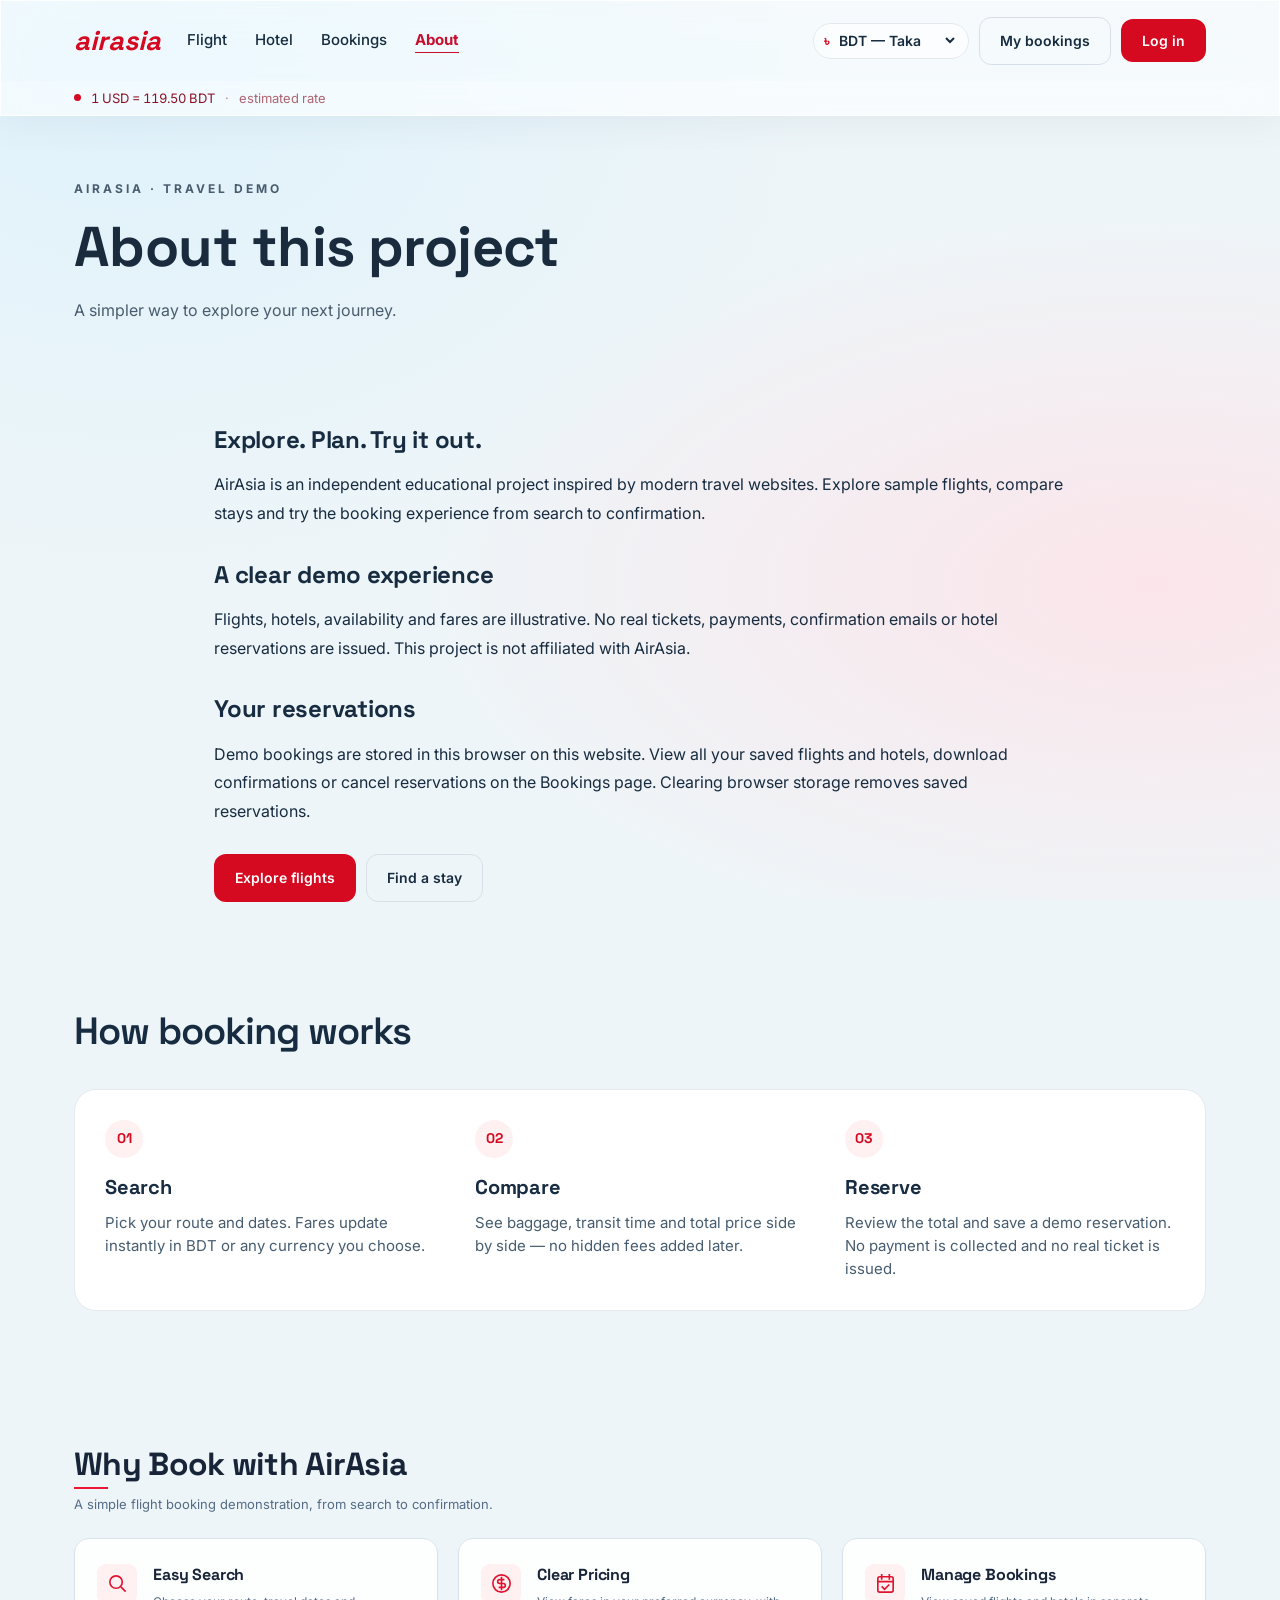
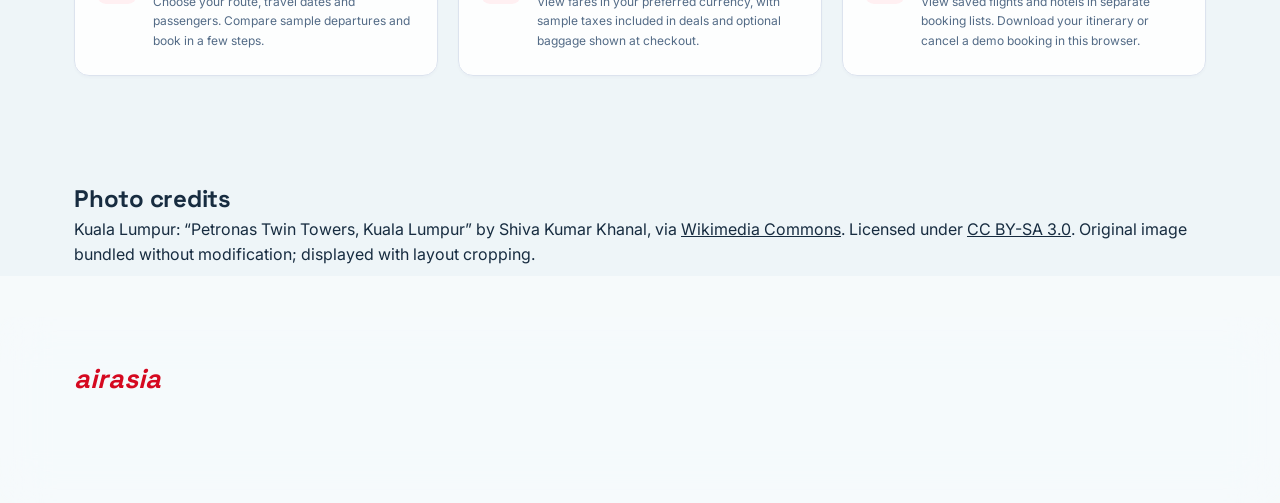
==== about.html @ 0c9f93e4 "Add files via upload" ====
<!DOCTYPE html>

<html lang="en">
<head>
<meta charset="utf-8"/>
<meta content="width=device-width, initial-scale=1.0" name="viewport"/>
<title>About | AirAsia — Travel Demo</title>
<meta content="Book flights and hotels across Asia. Explore demo flights and save sample reservations." name="description"/>
<link href="data:image/svg+xml,&lt;svg xmlns=%22http://www.w3.org/2000/svg%22 viewBox=%220 0 100 100%22&gt;&lt;text y=%22.9em%22 font-size=%2290%22&gt;✈️&lt;/text&gt;&lt;/svg&gt;" rel="icon"/>
<link href="https://fonts.googleapis.com" rel="preconnect"/>
<link crossorigin="" href="https://fonts.gstatic.com" rel="preconnect"/>
<link href="https://fonts.googleapis.com/css2?family=Space+Grotesk:wght@500;600;700&amp;family=Inter:wght@400;500;600;700&amp;display=swap" rel="stylesheet"/>
<link href="styles.css" rel="stylesheet"/>
<link href="mobile.css" rel="stylesheet"/>
<link href="pages.css" rel="stylesheet"/><link rel="stylesheet" href="animations.css?v=1">
</head>
<body data-page="about">
<a class="skip-link" href="#main">Skip to content</a>
<header class="site-header" id="top">
<div class="header-inner">
<a class="wordmark" href="index.html">air<span>asia</span></a>
<nav aria-label="Primary" class="main-nav" id="mainNav">
<a href="index.html">Flight</a>
<a href="hotel.html">Hotel</a>
<a href="bookings.html">Bookings</a>
<a aria-current="page" href="about.html">About</a>
</nav>
<div class="header-actions">
<div class="currency-picker">
<label class="sr-only" for="currencySelect">Currency</label>
<span aria-hidden="true" class="currency-flag" id="currencyFlag">৳</span>
<select id="currencySelect">
<option selected="" value="BDT">BDT — Taka</option>
<option value="USD">USD — Dollar</option>
<option value="EUR">EUR — Euro</option>
<option value="GBP">GBP — Pound</option>
<option value="MYR">MYR — Ringgit</option>
<option value="SGD">SGD — Dollar</option>
<option value="INR">INR — Rupee</option>
<option value="AUD">AUD — Dollar</option>
<option value="THB">THB — Baht</option>
<option value="AED">AED — Dirham</option>
</select>
</div>
<a class="btn btn-ghost" href="bookings.html">My bookings</a>
<button class="btn btn-primary auth-button" id="authButton" type="button">Log in</button></div>
<button aria-expanded="false" aria-label="Open menu" class="nav-toggle" id="navToggle">
<span></span><span></span><span></span>
</button>
</div>
<div aria-live="polite" class="rate-ticker" role="status">
<div class="rate-ticker-inner">
<span class="rate-dot"></span>
<span id="rateText">Fetching live exchange rate…</span>
<span class="rate-sep">·</span>
<span id="rateUpdated">connecting</span>
</div>
</div>
</header>
<main id="main"><section class="page-intro section"><p class="eyebrow-plain">AIRASIA · TRAVEL DEMO</p><h1>About this project</h1><p>A simpler way to explore your next journey.</p></section><section class="section about-story"><h2>Explore. Plan. Try it out.</h2><p>AirAsia is an independent educational project inspired by modern travel websites. Explore sample flights, compare stays and try the booking experience from search to confirmation.</p><h2>A clear demo experience</h2><p>Flights, hotels, availability and fares are illustrative. No real tickets, payments, confirmation emails or hotel reservations are issued. This project is not affiliated with AirAsia.</p><h2>Your reservations</h2><p>Demo bookings are stored in this browser on this website. View all your saved flights and hotels, download confirmations or cancel reservations on the Bookings page. Clearing browser storage removes saved reservations.</p><div class="booking-actions"><a class="btn btn-primary" href="index.html">Explore flights</a><a class="btn btn-ghost" href="hotel.html">Find a stay</a></div></section><section class="section how-it-works">
<div class="section-head">
<h2>How booking works</h2>
</div>
<ol class="steps">
<li>
<span class="step-num">01</span>
<h3>Search</h3>
<p>Pick your route and dates. Fares update instantly in BDT or any currency you choose.</p>
</li>
<li>
<span class="step-num">02</span>
<h3>Compare</h3>
<p>See baggage, transit time and total price side by side — no hidden fees added later.</p>
</li>
<li>
<span class="step-num">03</span>
<h3>Reserve</h3>
<p>Review the total and save a demo reservation. No payment is collected and no real ticket is issued.</p>
</li>
</ol>
</section><section class="section featured-section">
<div class="featured-heading benefits-heading">
<h2>Why Book with AirAsia</h2>
<p>A simple flight booking demonstration, from search to confirmation.</p>
</div>
<div class="benefits-grid">
<article class="benefit-card">
<span aria-hidden="true" class="benefit-icon"><svg fill="none" stroke="currentColor" stroke-width="1.7" viewbox="0 0 24 24"><circle cx="10.5" cy="10.5" r="6.5"></circle><path d="m15.5 15.5 5 5"></path></svg></span>
<div><h3>Easy Search</h3><p>Choose your route, travel dates and passengers. Compare sample departures and book in a few steps.</p></div>
</article>
<article class="benefit-card">
<span aria-hidden="true" class="benefit-icon"><svg fill="none" stroke="currentColor" stroke-width="1.7" viewbox="0 0 24 24"><circle cx="12" cy="12" r="9"></circle><path d="M15 8H10a2 2 0 0 0 0 4h4a2 2 0 0 1 0 4H9m3-11v14"></path></svg></span>
<div><h3>Clear Pricing</h3><p>View fares in your preferred currency, with sample taxes included in deals and optional baggage shown at checkout.</p></div>
</article>
<article class="benefit-card">
<span aria-hidden="true" class="benefit-icon"><svg fill="none" stroke="currentColor" stroke-width="1.7" viewbox="0 0 24 24"><rect height="16" rx="2" width="16" x="4" y="5"></rect><path d="M8 2v6m8-6v6M4 10h16m-12 5 3 3 5-5"></path></svg></span>
<div><h3>Manage Bookings</h3><p>View saved flights and hotels in separate booking lists. Download your itinerary or cancel a demo booking in this browser.</p></div>
</article>
</div>
</section><section class="section" id="photo-credits"><h2>Photo credits</h2><p>Kuala Lumpur: “Petronas Twin Towers, Kuala Lumpur” by Shiva Kumar Khanal, via <a href="https://commons.wikimedia.org/wiki/File:Petronas_Twin_Towers,_Kuala_Lumpur.jpg">Wikimedia Commons</a>. Licensed under <a href="https://creativecommons.org/licenses/by-sa/3.0/">CC BY-SA 3.0</a>. Original image bundled without modification; displayed with layout cropping.</p></section></main>
<footer class="site-footer">
<div class="footer-inner">
<a class="wordmark" href="index.html">air<span>asia</span></a>
<nav aria-label="Footer" class="footer-nav">
<a href="index.html">Flight</a>
<a href="hotel.html">Hotel</a>
<a href="bookings.html">Bookings</a>
<a aria-current="page" href="about.html">About</a>
</nav>
<p class="footer-note">Independent educational demo, not affiliated with AirAsia. Fares and schedules are illustrative. Currency conversions are indicative. No real airline reservations are made.</p>
</div>
</footer>
<dialog aria-labelledby="dialogTitle" id="bookingDialog"><button aria-label="Close" class="dialog-close" type="button">×</button><div id="dialogContent"></div></dialog>
<script src="animations.js?v=1"></script><script src="script.js?v=login-required-1"></script>
<dialog aria-labelledby="loginTitle" class="login-dialog" id="loginDialog"><button aria-label="Close login" class="login-close" type="button">×</button><h2 id="loginTitle">Welcome back</h2><p>Try the demo account to explore AirAsia.</p><form id="loginForm"><label for="loginUsername">Username</label><input autocomplete="username" id="loginUsername" name="username" required=""/><label for="loginPassword">Password</label><input autocomplete="current-password" id="loginPassword" name="password" required="" type="password"/><p class="demo-credentials">Demo username: <strong>admin</strong><br/>Demo password: <strong>admin</strong></p><p id="loginError" role="alert"></p><button class="btn btn-primary" type="submit">Log in</button></form><p class="auth-disclaimer">Demo only. This login does not protect bookings or personal data.</p></dialog><p aria-live="polite" class="sr-only" id="authStatus" role="status"></p><script src="auth.js?v=required-1"></script></body>
</html>
---- styles.css ----
/* ==========================================================================
   airasia — tokens
   ========================================================================== */
:root{
  --ink: #161821;
  --ink-soft: #5b5e6b;
  --paper: #F7F5EF;
  --paper-raised: #FFFFFF;
  --crimson: #E11D3C;
  --crimson-dark: #B8152F;
  --sky: #2B5A78;
  --gold: #C99A3E;
  --line: #DDD8CC;
  --radius-s: 3px;
  --font-display: "Space Grotesk", system-ui, sans-serif;
  --font-body: "Inter", system-ui, sans-serif;
  --container: 1180px;
}

@media (prefers-color-scheme: dark){
  /* Intentionally not switching to a dark palette: fare/price legibility
     matters more than theme-matching for a booking flow. Keep paper light. */
}

*, *::before, *::after{ box-sizing: border-box; }
html{ scroll-behavior: smooth; }
body{
  margin:0;
  background: var(--paper);
  color: var(--ink);
  font-family: var(--font-body);
  font-size: 16px;
  line-height: 1.55;
  -webkit-font-smoothing: antialiased;
}
img{ max-width:100%; display:block; }
a{ color: inherit; }
h1,h2,h3{ font-family: var(--font-display); margin:0; letter-spacing: -0.01em; }
p{ margin:0; }
ul,ol,dl{ margin:0; padding:0; list-style:none; }

.sr-only{
  position:absolute; width:1px; height:1px; padding:0; margin:-1px;
  overflow:hidden; clip:rect(0,0,0,0); white-space:nowrap; border:0;
}
.skip-link{
  position:absolute; left:-999px; top:auto;
  background: var(--ink); color:#fff; padding: 10px 16px; z-index: 200;
}
.skip-link:focus{ left: 12px; top: 12px; }

:focus-visible{
  outline: 2px solid var(--sky);
  outline-offset: 2px;
}

@media (prefers-reduced-motion: reduce){
  *{ animation-duration: 0.01ms !important; animation-iteration-count: 1 !important; transition-duration: 0.01ms !important; scroll-behavior: auto !important; }
}

/* ==========================================================================
   Header
   ========================================================================== */
.site-header{
  position: sticky; top:0; z-index: 100;
  background: rgba(247,245,239,0.92);
  backdrop-filter: blur(8px);
  border-bottom: 1px solid var(--line);
}
.header-inner{
  max-width: var(--container);
  margin: 0 auto;
  padding: 16px 24px;
  display: flex;
  align-items: center;
  gap: 32px;
}
.wordmark{
  font-family: var(--font-display);
  font-weight: 700;
  font-size: 22px;
  text-decoration: none;
  color: var(--ink);
  white-space: nowrap;
}
.wordmark span{ color: var(--crimson); }

.main-nav{
  display:flex; gap: 28px;
  margin-right: auto;
}
.main-nav a{
  text-decoration:none;
  font-weight: 500;
  font-size: 15px;
  color: var(--ink);
  padding: 6px 0;
  border-bottom: 2px solid transparent;
  transition: border-color .15s ease, color .15s ease;
}
.main-nav a:hover{ border-color: var(--crimson); }

.header-actions{ display:flex; align-items:center; gap: 14px; }

.currency-picker{
  display:flex; align-items:center; gap:6px;
  border: 1px solid var(--line);
  border-radius: var(--radius-s);
  padding: 6px 10px;
  background: var(--paper-raised);
}
.currency-flag{ font-size: 14px; color: var(--crimson); font-weight:700; }
.currency-picker select{
  border:none; background:transparent; font-family: var(--font-body);
  font-size: 14px; font-weight: 600; color: var(--ink);
  cursor:pointer;
}
.currency-picker select:focus{ outline:none; }

.btn{
  font-family: var(--font-body);
  font-weight: 600;
  font-size: 14px;
  padding: 10px 18px;
  border-radius: var(--radius-s);
  border: 1px solid transparent;
  cursor: pointer;
  text-decoration:none;
  display:inline-block;
  transition: background .15s ease, color .15s ease, border-color .15s ease, transform .1s ease;
}
.btn-ghost{
  background: transparent;
  border-color: var(--ink);
  color: var(--ink);
}
.btn-ghost:hover{ background: var(--ink); color: var(--paper); }
.btn-primary{
  background: var(--crimson);
  color: #fff;
}
.btn-primary:hover{ background: var(--crimson-dark); }
.btn-primary:active{ transform: translateY(1px); }

.nav-toggle{
  display:none;
  flex-direction: column;
  gap: 5px;
  background: none; border: none; cursor: pointer; padding: 8px;
}
.nav-toggle span{ width: 22px; height: 2px; background: var(--ink); }

.rate-ticker{
  background: var(--ink);
  color: var(--paper);
  font-size: 13px;
}
.rate-ticker-inner{
  max-width: var(--container);
  margin: 0 auto;
  padding: 7px 24px;
  display:flex; align-items:center; gap: 10px;
  font-variant-numeric: tabular-nums;
}
.rate-dot{
  width: 7px; height:7px; border-radius:50%;
  background: #35C97A;
  box-shadow: 0 0 0 0 rgba(53,201,122,0.6);
  animation: pulse 2s infinite;
  flex-shrink:0;
}
@keyframes pulse{
  0%{ box-shadow: 0 0 0 0 rgba(53,201,122,0.5); }
  70%{ box-shadow: 0 0 0 6px rgba(53,201,122,0); }
  100%{ box-shadow: 0 0 0 0 rgba(53,201,122,0); }
}
.rate-sep{ opacity:0.5; }
#rateUpdated{ opacity: 0.65; }

/* ==========================================================================
   Hero
   ========================================================================== */
.hero{
  max-width: var(--container);
  margin: 0 auto;
  padding: 56px 24px 0;
}
.hero-inner{
  display:grid;
  grid-template-columns: 1.1fr 0.9fr;
  gap: 40px;
  align-items:center;
}
.eyebrow-plain{
  font-size: 14px;
  color: var(--ink-soft);
  margin-bottom: 18px;
}
.hero h1{
  font-size: clamp(40px, 5.2vw, 72px);
  font-weight: 600;
  line-height: 1.04;
}
.hero-accent{ color: var(--crimson); }
.hero-sub{
  margin-top: 22px;
  max-width: 46ch;
  font-size: 17px;
  color: var(--ink-soft);
}
.route-art{ width: 100%; height: auto; }

/* Search card */
.search-card{
  margin-top: 40px;
  background: var(--paper-raised);
  border: 1px solid var(--line);
  border-radius: 6px;
  padding: 8px;
  box-shadow: 0 18px 40px -24px rgba(22,24,33,0.25);
}
.search-tabs{ display:flex; gap: 4px; padding: 6px 6px 14px; }
.search-tab{
  border: none; background: transparent;
  font-family: var(--font-body); font-weight: 600; font-size: 14px;
  color: var(--ink-soft);
  padding: 8px 16px;
  border-radius: var(--radius-s);
  cursor: pointer;
}
.search-tab.active{ background: var(--paper); color: var(--ink); }

.search-fields{
  display:grid;
  grid-template-columns: 1fr auto 1fr auto auto auto auto;
  gap: 14px;
  align-items: end;
  padding: 0 14px 18px;
}
.field{ display:flex; flex-direction: column; gap: 6px; min-width: 0; }
.field label{ font-size: 12px; color: var(--ink-soft); font-weight: 600; }
.field select, .field input[type="date"], .field input[type="text"]{
  font-family: var(--font-body);
  font-size: 14px;
  padding: 10px 10px;
  border: 1px solid var(--line);
  border-radius: var(--radius-s);
  background: var(--paper);
  color: var(--ink);
  min-width: 0;
}
.field select:focus, .field input:focus{ outline:none; border-color: var(--sky); }

.swap-btn{
  width: 38px; height: 38px;
  border-radius: 50%;
  border: 1px solid var(--line);
  background: var(--paper);
  cursor: pointer;
  font-size: 16px;
  align-self: end;
  margin-bottom: 2px;
}
.swap-btn:hover{ border-color: var(--crimson); color: var(--crimson); }

.stepper{
  display:flex; align-items:center; gap: 10px;
  border: 1px solid var(--line);
  border-radius: var(--radius-s);
  padding: 6px 10px;
  background: var(--paper);
  width: fit-content;
}
.stepper button{
  width: 22px; height: 22px;
  border-radius: 50%;
  border: 1px solid var(--line);
  background: var(--paper-raised);
  cursor:pointer;
  font-size: 14px;
  line-height: 1;
}
#paxCount{ min-width: 12px; text-align:center; font-weight:600; font-size: 14px; }

.search-submit{ height: 40px; white-space: nowrap; }

.search-note{
  max-width: var(--container);
  margin: 10px auto 0;
  padding: 0 32px;
  font-size: 13px;
  color: var(--ink-soft);
  min-height: 18px;
}

/* ==========================================================================
   Sections (shared)
   ========================================================================== */
.section{
  max-width: var(--container);
  margin: 0 auto;
  padding: 96px 24px;
  border-top: 1px solid var(--line);
}
.section-head{
  display:flex;
  justify-content: space-between;
  align-items: baseline;
  gap: 24px;
  margin-bottom: 40px;
  flex-wrap: wrap;
}
.section-head h2{
  font-size: clamp(28px, 3vw, 38px);
  font-weight: 600;
}
.section-head p{ color: var(--ink-soft); font-size: 15px; }

/* ==========================================================================
   Routes
   ========================================================================== */
.route-list{
  display:grid;
  grid-template-columns: repeat(3, 1fr);
  gap: 1px;
  background: var(--line);
  border: 1px solid var(--line);
}
.route-card{
  background: var(--paper-raised);
  padding: 26px;
  display:flex;
  flex-direction: column;
  gap: 14px;
}
.route-cities{
  display:flex; align-items:center; gap: 10px;
  font-family: var(--font-display);
  font-weight: 600;
  font-size: 19px;
}
.route-line{
  flex:1;
  height: 0;
  border-top: 1px dashed var(--ink-soft);
  position: relative;
}
.route-line::after{
  content: "";
  position: absolute;
  right: -1px; top: -3px;
  width: 6px; height: 6px;
  border-radius: 50%;
  background: var(--crimson);
}
.route-meta{ font-size: 13px; color: var(--ink-soft); }
.route-price{
  margin-top: auto;
  display:flex;
  align-items: baseline;
  justify-content: space-between;
  padding-top: 14px;
  border-top: 1px solid var(--line);
}
.route-price .price{
  font-family: var(--font-display);
  font-weight: 600;
  font-size: 22px;
  font-variant-numeric: tabular-nums;
}
.route-price .price-label{ font-size: 12px; color: var(--ink-soft); }

/* ==========================================================================
   How it works
   ========================================================================== */
.steps{
  display:grid;
  grid-template-columns: repeat(3, 1fr);
  gap: 40px;
}
.step-num{
  font-family: var(--font-display);
  font-size: 14px;
  font-weight: 700;
  color: var(--crimson);
  display:block;
  margin-bottom: 14px;
}
.steps h3{ font-size: 20px; margin-bottom: 8px; }
.steps p{ color: var(--ink-soft); font-size: 15px; }

/* ==========================================================================
   Hotels
   ========================================================================== */
.hotel-list{
  display:grid;
  grid-template-columns: repeat(3, 1fr);
  gap: 24px;
}
.hotel-card{
  border: 1px solid var(--line);
  border-radius: 6px;
  overflow:hidden;
  background: var(--paper-raised);
}
.hotel-swatch{
  height: 120px;
  display:flex;
  align-items:flex-end;
  padding: 12px;
}
.hotel-swatch span{
  background: rgba(22,24,33,0.7);
  color:#fff;
  font-size: 11px;
  font-weight:600;
  padding: 4px 8px;
  border-radius: 3px;
}
.hotel-body{ padding: 18px; display:flex; flex-direction:column; gap:8px; }
.hotel-body h3{ font-size: 17px; }
.hotel-body .hotel-city{ font-size: 13px; color: var(--ink-soft); }
.hotel-price{
  margin-top: 8px;
  padding-top: 12px;
  border-top: 1px solid var(--line);
  display:flex; justify-content: space-between; align-items:baseline;
}
.hotel-price .price{ font-family: var(--font-display); font-weight:600; font-size:19px; }
.hotel-price .price-label{ font-size: 11px; color: var(--ink-soft); }

/* ==========================================================================
   Bookings
   ========================================================================== */
.bookings-grid{
  display:grid;
  grid-template-columns: 1fr 1fr;
  gap: 60px;
  align-items:start;
}
.bookings-copy h2{ font-size: clamp(26px,3vw,34px); margin-bottom: 18px; }
.bookings-copy p{ color: var(--ink-soft); margin-bottom: 22px; max-width: 48ch; }
.bookings-list li{
  padding: 12px 0;
  border-top: 1px solid var(--line);
  font-size: 14px;
  color: var(--ink-soft);
}
.bookings-list li:last-child{ border-bottom: 1px solid var(--line); }

.manage-card{
  background: var(--paper-raised);
  border: 1px solid var(--line);
  border-radius: 6px;
  padding: 28px;
  display:flex;
  flex-direction: column;
  gap: 16px;
}
.manage-card .field input{ padding: 12px 12px; }
.manage-note{ font-size: 13px; color: var(--sky); min-height: 16px; }

/* ==========================================================================
   About
   ========================================================================== */
.about-grid{
  display:grid;
  grid-template-columns: 1.2fr 0.8fr;
  gap: 60px;
  align-items:start;
}
.about-section h2{ font-size: clamp(26px,3vw,34px); margin-bottom: 18px; }
.about-section > .about-grid > div > p{ color: var(--ink-soft); max-width: 52ch; }
.about-stats{
  display:grid;
  grid-template-columns: 1fr 1fr;
  gap: 24px;
}
.about-stats > div{ border-top: 1px solid var(--line); padding-top: 14px; }
.about-stats dt{
  font-family: var(--font-display);
  font-weight: 700;
  font-size: 34px;
  color: var(--crimson);
}
.about-stats dd{ font-size: 13px; color: var(--ink-soft); margin-top: 4px; }

/* ==========================================================================
   Footer
   ========================================================================== */
.site-footer{ border-top: 1px solid var(--line); }
.footer-inner{
  max-width: var(--container);
  margin: 0 auto;
  padding: 40px 24px 60px;
  display:flex;
  flex-wrap:wrap;
  align-items:center;
  gap: 24px;
  justify-content: space-between;
}
.footer-nav{ display:flex; gap: 20px; }
.footer-nav a{ text-decoration:none; font-size: 14px; }
.footer-note{ font-size: 12px; color: var(--ink-soft); width: 100%; }

[data-usd].flash{ animation: priceFlash 0.6s ease; }
@keyframes priceFlash{
  0%{ opacity: 0.4; }
  100%{ opacity: 1; }
}

/* ==========================================================================
   Responsive
   ========================================================================== */
@media (max-width: 980px){
  .hero-inner{ grid-template-columns: 1fr; }
  .route-art{ max-width: 340px; margin: 0 auto; }
  .route-list, .hotel-list{ grid-template-columns: repeat(2, 1fr); }
  .steps{ grid-template-columns: 1fr; gap: 32px; }
  .bookings-grid, .about-grid{ grid-template-columns: 1fr; gap: 32px; }
  .search-fields{
    grid-template-columns: 1fr 1fr;
    grid-template-areas: unset;
  }
  .swap-btn{ display:none; }
}

@media (max-width: 720px){
  .main-nav{ display:none; }
  .nav-toggle{ display:flex; }
  .header-actions .btn-ghost{ display:none; }
  .header-inner{ flex-wrap: wrap; }
  .site-header.nav-open .main-nav{
    display:flex;
    flex-direction: column;
    width: 100%;
    order: 3;
    gap: 4px;
    padding-top: 12px;
    border-top: 1px solid var(--line);
    margin-top: 12px;
  }
  .search-fields{ grid-template-columns: 1fr; }
  .field-passengers{ align-items: flex-start; }
  .route-list{ grid-template-columns: 1fr; }
  .hotel-list{ grid-template-columns: 1fr; }
  .section{ padding: 64px 20px; }
  .about-stats{ grid-template-columns: 1fr 1fr; }
}
/* Interactive reservation flow */
.trip-options{padding:16px 24px;display:flex;align-items:center;gap:12px}.trip-options select{padding:10px;border:1px solid #ddd;border-radius:8px;background:white}.route-card .btn{margin-top:18px;width:100%}.route-card p{margin:10px 0}.empty-state{padding:24px;background:#fff3f3;border-radius:12px;grid-column:1/-1}dialog{width:min(620px,94vw);max-height:90vh;border:0;border-radius:18px;padding:32px;color:#161821;box-shadow:0 24px 100px #0004}dialog::backdrop{background:#16182199}dialog h2{padding-right:30px;margin-bottom:16px}dialog p{margin:12px 0;line-height:1.6}.dialog-close{position:absolute;right:16px;top:12px;background:none;border:0;font-size:32px;cursor:pointer}dialog label{display:block;margin:14px 0;font-size:14px;font-weight:600}dialog input,dialog select{display:block;width:100%;margin-top:8px;border:1px solid #ccc;border-radius:8px;padding:12px;font:inherit}dialog fieldset{padding:12px;border:1px solid #ddd;border-radius:10px;margin:14px 0}.passenger-grid{display:grid;grid-template-columns:1fr 1fr;gap:14px}.journey{background:#f5f5f7;padding:14px;border-radius:10px;margin:12px 0}.fare-breakdown>div{display:flex;justify-content:space-between;padding:12px 0;border-bottom:1px solid #eee}.booking-actions{display:flex;gap:10px;flex-wrap:wrap}.reference{font-size:32px;font-weight:700;letter-spacing:4px;color:#e11d3c}input:disabled{opacity:.45}button:focus-visible,a:focus-visible,input:focus-visible,select:focus-visible{outline:3px solid #2b5a78;outline-offset:3px}@media(max-width:480px){dialog{padding:22px}.passenger-grid{grid-template-columns:1fr;gap:0}}
/* Scarlet and white glass travel theme */
:root{--paper:#f8f9fc;--ink:#192334;--ink-soft:#5b6473;--crimson:#d50920;--crimson-dark:#af071a;--line:#e5e8ef;--radius-s:12px;--sky:#344c70}
html{scroll-padding-top:140px}.site-header{background:rgba(255,255,255,.95)}.wordmark{font-style:italic;color:var(--crimson);font-size:27px}.rate-ticker{background:#fff0f1;color:#8e1021}.rate-dot{background:var(--crimson);animation:none}.header-inner{gap:26px}.currency-picker{border-radius:30px}.btn{border-radius:12px;padding:12px 20px}.btn-ghost{border-color:#d9dfe8}.hero{position:relative;isolation:isolate;max-width:1440px;margin:22px auto 52px;padding:58px 58px 28px;border-radius:32px;background:#426785;overflow:hidden}.hero-background{position:absolute;inset:0;width:100%;height:100%;object-fit:cover;z-index:-3}.hero:after{content:"";position:absolute;inset:0;background:linear-gradient(100deg,#0c2138e8,#18334e55);z-index:-2}.hero-inner{max-width:1180px;margin:auto;grid-template-columns:1.2fr .8fr;gap:64px}.hero-copy{padding:12px 0 30px}.eyebrow-plain{color:white;font-weight:700;font-size:12px;letter-spacing:3px}.hero h1{color:white;font-size:clamp(42px,5.4vw,76px);letter-spacing:-3px;line-height:1.06}.hero-accent{color:white;text-decoration:underline;text-decoration-color:#ff6676;text-decoration-thickness:5px;text-underline-offset:12px}.hero-sub{color:#edf3fa;font-size:16px;line-height:1.8;max-width:42ch;margin-top:30px}.hero-postcard{padding:14px;border:1px solid #ffffff80;background:#ffffff29;backdrop-filter:blur(18px);-webkit-backdrop-filter:blur(18px);border-radius:24px;box-shadow:0 20px 60px #07172b44;transform:rotate(3deg)}.hero-postcard img{width:100%;height:235px;object-fit:cover;border-radius:14px}.glass-tag{display:block;color:white;font-size:10px;font-weight:700;letter-spacing:2px;padding:4px 4px 14px}.postcard-caption{padding:18px 5px 6px;color:white;display:flex;flex-direction:column;gap:6px}.postcard-caption span{font-size:12px;color:#edf3fa}.postcard-caption strong{font-size:24px}.search-card{max-width:1180px;margin:30px auto 0;background:#ffffffe0;border:1px solid #ffffffee;border-radius:22px;padding:12px;backdrop-filter:blur(24px);-webkit-backdrop-filter:blur(24px);box-shadow:0 20px 50px #0a20332b}.search-tab{border-radius:10px}.search-tab.active{background:var(--crimson);color:white}.trip-options{padding:4px 14px 18px}.trip-options select{border-radius:9px}.search-fields{grid-template-columns:minmax(0,1.2fr) 36px minmax(0,1.2fr) minmax(0,1fr) minmax(0,1fr);gap:12px}.field-passengers{grid-column:1/3}.search-submit{grid-column:3/-1;height:46px}.field input,.field select{width:100%;background:white!important;border-radius:10px!important;min-height:44px}.search-note{color:white;max-width:1180px;padding:0 14px}.section{border-top:0;padding-top:50px;padding-bottom:50px}.section-head{margin-bottom:28px}.section-head h2{letter-spacing:-1px}.route-list{gap:20px;background:none;border:0}.route-card{border:1px solid var(--line);border-radius:20px;padding:20px;gap:12px;overflow:hidden;box-shadow:0 8px 28px #172b4610}.flight-photo{height:155px;width:calc(100% + 40px);max-width:none;margin:-20px -20px 6px;object-fit:cover}.route-card p{margin:2px 0}.route-card .btn{margin-top:8px}.route-price .price,.hotel-price .price{color:var(--crimson)}.steps{padding:30px;border-radius:22px;background:white;border:1px solid var(--line)}.step-num{background:#fff0f1;border-radius:50%;width:38px;height:38px;display:grid;place-items:center}.hotel-search{display:grid;grid-template-columns:1.4fr 1fr 1fr .6fr .6fr auto;gap:14px;align-items:end;padding:24px;background:white;border:1px solid var(--line);border-radius:20px}.hotel-search input{font:inherit;padding:10px;border:1px solid var(--line);min-width:0}.hotel-search .btn{min-height:44px}#hotelNote{font-size:13px;color:var(--ink-soft);margin:14px 4px 24px}.hotel-card{border-radius:20px;box-shadow:0 8px 28px #172b4610}.hotel-photo{width:100%;height:210px;object-fit:cover}.hotel-body{padding:22px;gap:12px}.hotel-rating{font-size:12px;color:#925914}.hotel-body .btn{margin-top:8px}.hotel-body>p{font-size:13px;color:var(--ink-soft)}.manage-card{border-radius:20px;box-shadow:0 8px 28px #172b4610}.bookings-section{background:#fff0f1;border-radius:24px;margin-top:30px;margin-bottom:30px;padding:40px}.about-stats dd{margin-left:0}.site-footer{background:white}dialog .consent{display:flex;gap:10px;align-items:flex-start;line-height:1.5}dialog .consent input{width:18px;flex-shrink:0;margin:2px 0 0}dialog{border:1px solid #e5e8ef}dialog::backdrop{background:#14253c99;backdrop-filter:blur(5px)}
@media(max-width:1100px){.hero{margin:16px 16px 30px;padding:38px 28px 24px}.hero-inner{gap:30px}.hotel-search{grid-template-columns:repeat(3,minmax(0,1fr))}.hero-postcard img{height:220px}}
@media(max-width:800px){.hero-inner{grid-template-columns:1fr .7fr}.hero h1{font-size:48px}.hero-postcard img{height:190px}.postcard-caption strong{font-size:18px}.header-inner{gap:16px}.search-fields{grid-template-columns:repeat(2,minmax(0,1fr))}.field-passengers,.search-submit{grid-column:auto}.hero-sub{font-size:14px}.hero-postcard{transform:none}}
@media(max-width:600px){.header-inner{padding:12px 16px;gap:12px;flex-wrap:nowrap}.header-actions{margin-left:auto}.currency-picker{padding:6px}.currency-picker select{max-width:108px;font-size:12px}.currency-flag{display:none}.site-header.nav-open .header-inner{flex-wrap:wrap}.hero{border-radius:22px;margin:12px 12px 20px;padding:28px 16px 18px}.hero-inner{grid-template-columns:1fr;gap:16px}.hero h1{font-size:46px;letter-spacing:-2px}.hero-copy{padding:0}.hero-sub{margin-top:22px}.hero-postcard{display:none}.search-card{margin-top:28px;padding:10px}.search-fields{padding:0 4px 10px;gap:12px}.trip-options{padding-left:4px}.search-submit{grid-column:1/-1}.search-fields select{font-size:12px}.section{padding:36px 20px}.section-head h2{font-size:29px}.hotel-search{grid-template-columns:repeat(2,minmax(0,1fr));padding:18px;gap:12px}.hotel-search .field:first-child,.hotel-search .btn{grid-column:1/-1}.bookings-section{margin:20px 12px;padding:28px 18px}.steps{padding:24px}.route-list,.hotel-list{grid-template-columns:1fr}.rate-ticker-inner{font-size:11px;padding:6px 16px}.fare-breakdown>div{gap:10px}.fare-breakdown dd{text-align:right;margin-left:0}}
/* Explicit light controls prevent OS dark mode from creating black dialogs. */
:root{color-scheme:light;--ink:#172c40;--ink-soft:#465c70;--paper:#eef5f8}
body{background:radial-gradient(ellipse at 10% 10%,#e0f2fb 0,transparent 45%),radial-gradient(ellipse at 90% 65%,#fbe5ea 0,transparent 45%),#eef5f8;background-attachment:fixed;color:#172c40}
.site-header,.site-footer{background:rgba(255,255,255,.48);backdrop-filter:blur(24px) saturate(135%);-webkit-backdrop-filter:blur(24px) saturate(135%);border:1px solid rgba(255,255,255,.85);color:#172c40;box-shadow:0 8px 32px #3f607011}
.site-header a:not(.wordmark),.site-footer a:not(.wordmark){color:#172c40}.site-header .btn-ghost:hover{background:#ffffffcc;color:#172c40}.footer-note{color:#42586d}.rate-ticker{background:#ffffff40;color:#8a1425}.currency-picker{background:#ffffff88}.currency-picker select{color:#172c40}.nav-toggle span{background:#172c40}
.hero{background:#dfeaf0}.hero:after{background:linear-gradient(100deg,#f4faffc9,#f4faff38)}.hero-copy{background:#ffffff70;padding:28px;border:1px solid #ffffffaa;border-radius:24px;backdrop-filter:blur(16px);-webkit-backdrop-filter:blur(16px)}.hero h1{color:#142f46}.hero-accent{color:#b90924;text-decoration-color:#d5092055}.hero-sub,.eyebrow-plain{color:#304c62}.hero-postcard{background:#ffffff66;border-color:#ffffffce;color:#172c40}.glass-tag,.postcard-caption,.postcard-caption span{color:#203e54}.search-note{color:#203e54;background:#ffffffb8;border-radius:8px}.search-note:empty{background:none}.destination-credit{display:inline-block;margin:4px 5px 0;color:#324f65;font-size:11px}.search-card,.manage-card,.hotel-search{background:#ffffffa8;backdrop-filter:blur(24px);-webkit-backdrop-filter:blur(24px);border:1px solid #ffffffdb}
dialog#bookingDialog{color-scheme:light;background:rgba(248,252,255,.86);color:#172c40;backdrop-filter:blur(28px) saturate(135%);-webkit-backdrop-filter:blur(28px) saturate(135%);border:1px solid #fffffff0;box-shadow:0 24px 90px #213b5b38}
dialog#bookingDialog::backdrop{background:rgba(59,88,114,.24);backdrop-filter:blur(7px);-webkit-backdrop-filter:blur(7px)}
dialog#bookingDialog h2,dialog#bookingDialog p,dialog#bookingDialog label,dialog#bookingDialog legend,dialog#bookingDialog dt,dialog#bookingDialog dd{color:#172c40}dialog#bookingDialog input,dialog#bookingDialog select,dialog#bookingDialog textarea{color-scheme:light;background:rgba(255,255,255,.76);color:#172c40;border:1px solid #9fb3c7;caret-color:#172c40}dialog#bookingDialog input::placeholder{color:#60748a;opacity:1}dialog#bookingDialog select option{background:#f7fbff;color:#172c40}dialog#bookingDialog fieldset{background:#ffffff38;border-color:#adbfce}dialog#bookingDialog .dialog-close{background:#ffffff85;color:#172c40;border-radius:50%;width:36px;height:36px;line-height:1}dialog#bookingDialog .journey{background:#ffffff85;color:#172c40}dialog#bookingDialog .reference{color:#b90924}dialog#bookingDialog .btn-primary{background:#ce0924;color:white}dialog#bookingDialog .btn-ghost{background:#ffffff66;color:#172c40;border-color:#9fb3c7}dialog#bookingDialog .btn-ghost:hover{background:white}dialog#bookingDialog [role=alert]{color:#aa0820}dialog#bookingDialog input[type=checkbox]{accent-color:#ce0924}.fare-breakdown>div{border-color:#b7c8d6}dialog#bookingDialog:focus-visible{outline:2px solid #23587d}input,select,button{color-scheme:light}
@media(max-width:600px){.hero-copy{padding:20px}.hero h1{font-size:42px}.hero-postcard{display:block;transform:none;padding:10px}.hero-postcard img{height:160px}.glass-tag{padding:2px 2px 8px}.postcard-caption{padding:10px 4px 2px}.postcard-caption strong{font-size:20px}.hero-inner{gap:18px}}
@supports not (backdrop-filter:blur(1px)){dialog#bookingDialog{background:#eff6fc}.site-header,.site-footer{background:#f4f8fc}.hero-copy{background:#f4f8fce8}}
#allRoutes{margin:0 0 20px}.route-photo-credit{font-size:11px;color:#465c70;margin-top:-6px;line-height:1.5}.explore-total{padding:16px;border:1px solid #c4d8e4;border-radius:12px;background:#ffffff85;font-weight:700}#dialogContent>.flight-photo{width:100%;height:200px;max-width:100%;margin:0 0 10px;border-radius:14px}#dialogContent>.route-photo-credit{display:inline-block;margin-bottom:10px}#exploreForm input:disabled,#exploreForm select:disabled{opacity:.5}
/* Selection feedback and readable glass controls */
.trip-options,.trip-options label,.field-passengers label{color:#172c40}
#tripType,#tripType option{color:#172c40;background:#f7fbff;color-scheme:light;-webkit-text-fill-color:#172c40}
.stepper{background:rgba(255,255,255,.82);border-color:#a7bacb;color:#172c40}
.stepper button{color:#172c40;background:#fff;border-color:#a7bacb;font-weight:700;-webkit-text-fill-color:#172c40;transition:background .18s ease,border-color .18s ease,transform .18s ease}
#paxCount{color:#172c40;-webkit-text-fill-color:#172c40}
.stepper button:active{transform:scale(.9)}
.route-card,.hotel-card{transition:transform .25s ease,box-shadow .25s ease,border-color .25s ease}
.route-card .flight-photo,.hotel-card .hotel-photo{transition:filter .3s ease}
.route-card .btn,.hotel-card .btn{transition:background .2s ease,box-shadow .2s ease,transform .2s ease}
.route-card:focus-within,.hotel-card:focus-within{border-color:#ce0924;box-shadow:0 12px 30px #21476820}
.wordmark{position:relative;display:inline-block;transform-origin:center;animation:logo-arrive .7s ease-out both;transition:transform .25s ease,text-shadow .25s ease}
.wordmark::after{content:"";position:absolute;bottom:-4px;left:0;right:0;height:2px;border-radius:2px;background:linear-gradient(90deg,#d50920,#fa8090);transform:scaleX(0);transform-origin:left;transition:transform .3s ease}
.wordmark:focus-visible::after{transform:scaleX(1)}
@keyframes logo-arrive{from{opacity:0;transform:translateY(-7px) scale(.94)}to{opacity:1;transform:translateY(0) scale(1)}}
@media(hover:hover) and (pointer:fine){
 .route-card:hover,.hotel-card:hover{transform:translateY(-6px);border-color:#e3a4af;box-shadow:0 18px 40px #21476825}
 .route-card:hover .flight-photo,.hotel-card:hover .hotel-photo{filter:brightness(1.06) saturate(1.08)}
 .route-card .btn:hover,.hotel-card .btn:hover{transform:translateY(-2px);box-shadow:0 6px 16px #b9092430}
 .stepper button:hover{background:#ffe9ee;border-color:#ce0924}
 .wordmark:hover{transform:translateY(-2px) rotate(-3deg);text-shadow:0 5px 18px #d5092028;animation:none}
 .wordmark:hover::after{transform:scaleX(1)}
}
@media(prefers-reduced-motion:reduce){
 .route-card,.hotel-card,.route-card .flight-photo,.hotel-card .hotel-photo,.route-card .btn,.hotel-card .btn,.stepper button,.wordmark,.wordmark::after{animation:none!important;transition:none!important}
 .route-card:hover,.hotel-card:hover,.route-card .btn:hover,.hotel-card .btn:hover,.stepper button:active,.wordmark:hover{transform:none!important}
}
/* Featured deals and benefits, based on the supplied reference. */
.featured-section{padding-top:38px;padding-bottom:54px}.featured-heading{margin-bottom:24px}.featured-heading h2{position:relative;display:inline-block;font-size:clamp(25px,2.5vw,32px);font-weight:700;letter-spacing:-.7px;color:#182438;padding-bottom:8px;line-height:1.2}.featured-heading h2:after{content:"";position:absolute;bottom:3px;left:0;width:34px;height:2px;background:#ec1633}.featured-heading p{font-size:13px;color:#536b86;margin-top:2px}.featured-deals{display:grid;grid-template-columns:repeat(4,minmax(0,1fr));gap:18px}.deal-card{display:flex;flex-direction:column;align-items:flex-start;padding:20px 18px;border:1px solid #dce3ee;border-radius:15px;background:#ffffffdc;box-shadow:0 2px 3px #18324a08;transition:transform .22s ease,box-shadow .22s ease,border-color .22s ease}.deal-tag{font-size:10px;line-height:1.4;font-weight:800;color:#c90823;background:#fff0f2;border-radius:5px;padding:4px 7px;letter-spacing:.1px;margin-bottom:14px}.deal-route{display:grid;grid-template-columns:minmax(0,1fr) auto minmax(0,1fr);gap:10px;align-items:center;width:100%;margin-bottom:8px}.deal-route h3{font:700 14px/1.5 var(--font-body);color:#202d41;letter-spacing:-.2px}.deal-route h3 span{display:block}.deal-arrow{color:#d50920;font-size:17px}.deal-description{font-size:11px;line-height:1.6;color:#526983;margin-bottom:18px}.deal-bottom{border-top:1px solid #dce3ee;width:100%;margin-top:auto;padding-top:13px;display:flex;align-items:flex-end;justify-content:space-between;gap:8px;flex-wrap:wrap}.deal-price-label{display:block;font-size:10px;color:#536b86;margin-bottom:3px}.deal-price{display:block;font-size:18px;line-height:1.3;color:#d50920;font-weight:800}.deal-book{border:0;border-radius:999px;color:#c90823;background:#fff0f2;padding:8px 12px;font:700 11px var(--font-body);white-space:nowrap;cursor:pointer;transition:background .2s,color .2s,transform .2s}.deal-book:focus-visible{outline:2px solid #a30821;outline-offset:3px}.benefits-heading{margin-top:46px}.benefits-grid{display:grid;grid-template-columns:repeat(3,minmax(0,1fr));gap:20px}.benefit-card{display:flex;align-items:flex-start;gap:16px;padding:25px 22px;border:1px solid #dce3ee;border-radius:15px;background:#ffffffd9;box-shadow:0 2px 3px #18324a06}.benefit-icon{display:grid;place-items:center;flex:0 0 40px;height:40px;border-radius:9px;color:#e0122e;background:#fff0f2}.benefit-icon svg{width:23px;height:23px}.benefit-card h3{font-size:16px;font-weight:700;color:#182438;line-height:1.4;margin-bottom:6px}.benefit-card p{font-size:12px;line-height:1.6;color:#536b86}
@media(hover:hover) and (pointer:fine){.deal-card:hover{transform:translateY(-5px);border-color:#e4acb6;box-shadow:0 12px 28px #2147681c}.deal-book:hover{background:#d50920;color:#fff;transform:translateY(-1px)}}
@media(max-width:1000px){.featured-deals{grid-template-columns:repeat(2,minmax(0,1fr))}.benefits-grid{grid-template-columns:1fr}.benefit-card{padding:22px}}
@media(max-width:540px){.featured-deals{grid-template-columns:1fr}.deal-card{padding:22px}.deal-bottom{flex-wrap:nowrap}.benefits-heading{margin-top:34px}.featured-heading p{line-height:1.6}}
@media(prefers-reduced-motion:reduce){.deal-card,.deal-book{transition:none}.deal-card:hover,.deal-book:hover{transform:none}}
---- mobile.css ----
/* Mobile layout fixes, loaded after the visual theme. */
@media (max-width: 980px) {
  .search-fields,.hotel-search,.passenger-grid,.deal-route{min-width:0}
  .search-fields>*,.hotel-search>*,.passenger-grid>*,.deal-route>*{min-width:0}
  .btn,.deal-book{max-width:100%;white-space:normal;overflow-wrap:break-word;text-align:center;line-height:1.4}
  .header-inner{gap:16px}
  .main-nav{gap:16px}
  .booking-actions{display:grid;grid-template-columns:repeat(2,minmax(0,1fr));gap:12px}
  .booking-actions>.btn{width:100%;min-height:44px}
  dialog label,dialog fieldset{min-width:0}
  dialog input,dialog select{width:100%;max-width:100%;min-width:0;box-sizing:border-box}
  input[type="date"]{min-width:0;max-width:100%;min-inline-size:0}
  input[type="date"]::-webkit-date-and-time-value{text-align:left;min-width:0}
}
@media (max-width: 760px) {
  .site-header .header-inner{display:grid;grid-template-columns:auto minmax(0,1fr) 44px;gap:10px;padding:10px 14px}
  .header-inner>.wordmark{font-size:25px;min-width:0}
  .header-actions{min-width:0;justify-self:end;margin-left:0;gap:0;max-width:100%}
  .header-actions>.btn-ghost{display:none}
  .currency-picker{max-width:100%;min-width:0;padding:5px 7px}
  .currency-flag{display:none}
  .currency-picker select{width:112px;max-width:100%;min-width:0;font-size:14px;min-height:32px}
  .site-header .nav-toggle{display:flex;align-items:center;justify-content:center;width:44px;height:44px;padding:10px;grid-column:3;grid-row:1}
  .site-header .main-nav{display:none}
  .site-header.nav-open .main-nav{display:flex;grid-column:1/-1;grid-row:2;width:100%;margin:0;padding:8px 0 0;gap:4px;flex-direction:column}
  .site-header.nav-open .main-nav a{display:block;min-height:44px;padding:10px 8px}
  .rate-ticker-inner{flex-wrap:wrap;gap:5px 8px;padding:6px 14px;line-height:1.4}
  .rate-ticker-inner #rateUpdated{overflow-wrap:anywhere}
  .search-fields{grid-template-columns:repeat(2,minmax(0,1fr));gap:14px;padding:0 8px 12px}
  .swap-btn{display:none}
  .search-fields .field-passengers{grid-column:1/-1}
  .search-fields .search-submit{grid-column:1/-1;width:100%;height:auto;min-height:48px;padding:12px 16px;white-space:normal}
  .trip-options{flex-wrap:wrap;gap:8px 12px;padding:4px 8px 18px}
  .trip-options select{min-width:0;max-width:100%;min-height:44px;font-size:16px}
  .search-tabs{flex-wrap:wrap;padding:4px 4px 12px;gap:8px}
  .search-tab{flex:1 1 100px;min-height:44px}
  .stepper{width:100%;max-width:230px;justify-content:space-between;padding:5px 8px;gap:8px}
  .stepper button{width:40px;height:40px;flex:0 0 40px;font-size:20px}
  #paxCount{font-size:16px;min-width:24px}
  .field select,.field input,.hotel-search input,dialog input,dialog select{font-size:16px!important;min-height:46px}
  .hotel-search{grid-template-columns:repeat(2,minmax(0,1fr));gap:14px;padding:18px}
  .hotel-search>.field:first-child,.hotel-search>.btn{grid-column:1/-1}
  .hotel-search>.btn{min-height:48px;width:100%}
  .route-price,.hotel-price{flex-wrap:wrap;gap:6px 12px}
  .route-card .btn,.hotel-card .btn,.manage-card>.btn{width:100%;min-height:46px}
  .deal-bottom{flex-wrap:wrap;align-items:flex-start;gap:12px}
  .deal-bottom>div{min-width:0;flex:1 1 120px}
  .deal-price{overflow-wrap:anywhere}
  .deal-book{min-height:44px;padding:11px 16px;white-space:normal;flex:0 1 auto}
  .benefit-card>div{min-width:0}
  .benefit-card p,.deal-route h3{overflow-wrap:break-word}
  .footer-inner{gap:20px;padding:30px 20px}
  .footer-nav{display:grid;grid-template-columns:repeat(2,minmax(0,1fr));width:100%;gap:4px 20px}
  .footer-nav a{padding:10px 0;min-height:44px}
  dialog#bookingDialog{width:calc(100% - 24px);max-width:620px;max-height:calc(100vh - 32px);max-height:calc(100dvh - 32px);padding:24px 18px;border-radius:18px;overflow-y:auto;overscroll-behavior:contain;scrollbar-gutter:stable}
  dialog#bookingDialog h2{padding-right:38px;font-size:24px;overflow-wrap:break-word}
  dialog#bookingDialog .dialog-close{width:40px;height:40px;right:10px;top:10px;z-index:1}
  dialog#bookingDialog fieldset{margin:14px 0;padding:12px 10px}
  dialog#bookingDialog .passenger-grid{grid-template-columns:1fr;gap:0}
  dialog#bookingDialog .booking-actions{grid-template-columns:1fr}
  dialog#bookingDialog form>.btn{width:100%;min-height:48px;white-space:normal}
  dialog#bookingDialog .consent{gap:10px;align-items:flex-start}
  dialog#bookingDialog .consent input{width:20px;height:20px;min-height:20px;flex:0 0 20px;margin-top:2px}
  dialog#bookingDialog p{overflow-wrap:anywhere}
  .fare-breakdown>div{display:grid;grid-template-columns:minmax(0,1fr) minmax(0,1fr);gap:12px}
  .fare-breakdown dd{margin:0;text-align:right;overflow-wrap:anywhere}
}
@media (max-width: 380px) {
  .hero{margin-left:8px;margin-right:8px;padding:20px 10px 14px}
  .hero-copy{padding:18px 14px}
  .hero h1{font-size:36px}
  .search-fields,.hotel-search{grid-template-columns:minmax(0,1fr)}
  .search-fields>*,.hotel-search>*{grid-column:1!important}
  .search-fields select{font-size:16px!important}
  .deal-bottom{flex-direction:column}
  .deal-bottom>div{flex:auto;width:100%}
  .deal-book{width:100%}
  .bookings-section{padding:22px 12px}
  .manage-card{padding:20px 14px}
}
---- pages.css ----
body{min-height:100vh;display:flex;flex-direction:column}main{flex:1}.main-nav a[aria-current="page"],.footer-nav a[aria-current="page"]{color:#c8102e;font-weight:700;text-decoration:underline;text-underline-offset:7px}.search-tab{text-decoration:none;display:inline-flex;align-items:center;justify-content:center}.page-intro{padding-top:64px;padding-bottom:20px}.page-intro h1{font-family:"Space Grotesk",sans-serif;font-size:clamp(2rem,5vw,3.5rem);line-height:1.1;color:#192b3d;margin:12px 0 20px}.page-intro p{max-width:680px;color:#485c6e}.about-story{max-width:900px}.about-story h2{margin:28px 0 12px}.about-story p{line-height:1.8}.about-story .booking-actions{margin-top:28px}body[data-page="bookings"] .bookings-section{padding-top:30px;padding-bottom:90px}body[data-page="hotel"] .hotel-section{padding-top:24px}@media(max-width:600px){.page-intro{padding-top:36px}.booking-actions a{width:100%;text-align:center;white-space:normal}.search-tab{min-height:44px}}
.header-actions{flex-wrap:wrap;gap:10px}.auth-button{white-space:normal}.login-dialog{width:min(440px,calc(100% - 32px));max-height:90dvh;overflow:auto;padding:32px;border:1px solid rgba(255,255,255,.85);border-radius:24px;background:rgba(255,255,255,.94);backdrop-filter:blur(24px);color:#192b3d;box-shadow:0 24px 80px #192b3d33}.login-dialog::backdrop{background:#192b3d66;backdrop-filter:blur(5px)}.login-close{position:absolute;top:10px;right:14px;border:0;background:transparent;font-size:28px;color:#192b3d;cursor:pointer}.login-dialog h2{margin:0 0 12px}.login-dialog p{line-height:1.5;margin:12px 0}.login-dialog label{display:block;margin:16px 0 6px;font-weight:600}.login-dialog input{box-sizing:border-box;width:100%;min-width:0;padding:12px;border:1px solid #bbc7d1;border-radius:10px;background:white;color:#192b3d;font:inherit}.login-dialog form>.btn{width:100%;margin-top:10px}.demo-credentials{padding:12px;background:#f3f6fa;border-radius:10px}.auth-disclaimer{font-size:12px;color:#536575}#loginError{color:#b20c2e}@media(max-width:600px){.header-actions .auth-button{min-height:44px;flex:1}.login-dialog{padding:28px 20px}}

.booking-group{margin:36px 0}.booking-group h2{margin-bottom:20px}.booking-group h2 span{font-size:.7em;color:#536575}.saved-bookings{display:grid;gap:18px}.saved-booking{padding:24px;border:1px solid #ffffff;border-radius:20px;background:#ffffffb8;box-shadow:0 8px 28px #213b5b12;backdrop-filter:blur(16px)}.saved-booking-top{display:flex;align-items:flex-start;justify-content:space-between;gap:16px}.saved-booking h3{margin:0;font-size:20px;overflow-wrap:anywhere}.saved-booking p{margin:14px 0;overflow-wrap:anywhere}.booking-status{padding:6px 10px;border-radius:30px;background:#e5f6eb;color:#137047;font-size:12px;white-space:nowrap}.booking-status.is-cancelled{background:#f2e8e9;color:#8e2537}.saved-booking .booking-actions{margin-top:20px}@media(max-width:600px){.saved-booking{padding:18px}.saved-booking-top{flex-direction:column}.saved-booking .booking-actions{display:grid;grid-template-columns:1fr}.saved-booking button{width:100%;white-space:normal}}
---- animations.css ----
/* Short, non-blocking motion. Content remains visible without JavaScript. */
@keyframes page-arrive{from{opacity:0;transform:translateY(12px)}to{opacity:1;transform:translateY(0)}}
@keyframes dialog-arrive{from{opacity:0;transform:translateY(12px) scale(.97)}to{opacity:1;transform:translateY(0) scale(1)}}
@keyframes backdrop-arrive{from{opacity:0}to{opacity:1}}
@keyframes success-draw{from{stroke-dashoffset:1}to{stroke-dashoffset:0}}
@keyframes success-pop{from{opacity:0;transform:scale(.8)}to{opacity:1;transform:scale(1)}}
main{animation:page-arrive .38s ease-out both}
dialog[open]{animation:dialog-arrive .24s ease-out both}
dialog[open]::backdrop{animation:backdrop-arrive .2s ease-out both}
.hero-postcard{position:relative}
.destination-fade-layer{pointer-events:none!important}
.booking-success{display:flex;align-items:center;gap:12px;margin:0 30px 20px 0;color:#137047;font-weight:700;animation:success-pop .25s ease-out both}
.booking-success svg{width:48px;height:48px;flex-shrink:0;border-radius:50%;background:#e5f6eb}
.booking-success circle,.booking-success path{fill:none;stroke:#16834c;stroke-width:2.5;stroke-linecap:round;stroke-linejoin:round;stroke-dasharray:1;stroke-dashoffset:0}
.booking-success circle{animation:success-draw .4s ease-out both}
.booking-success path{animation:success-draw .3s .3s ease-out both}
@media(prefers-reduced-motion:reduce){main,dialog[open],dialog[open]::backdrop,.booking-success,.booking-success circle,.booking-success path{animation:none!important}html{scroll-behavior:auto!important}}
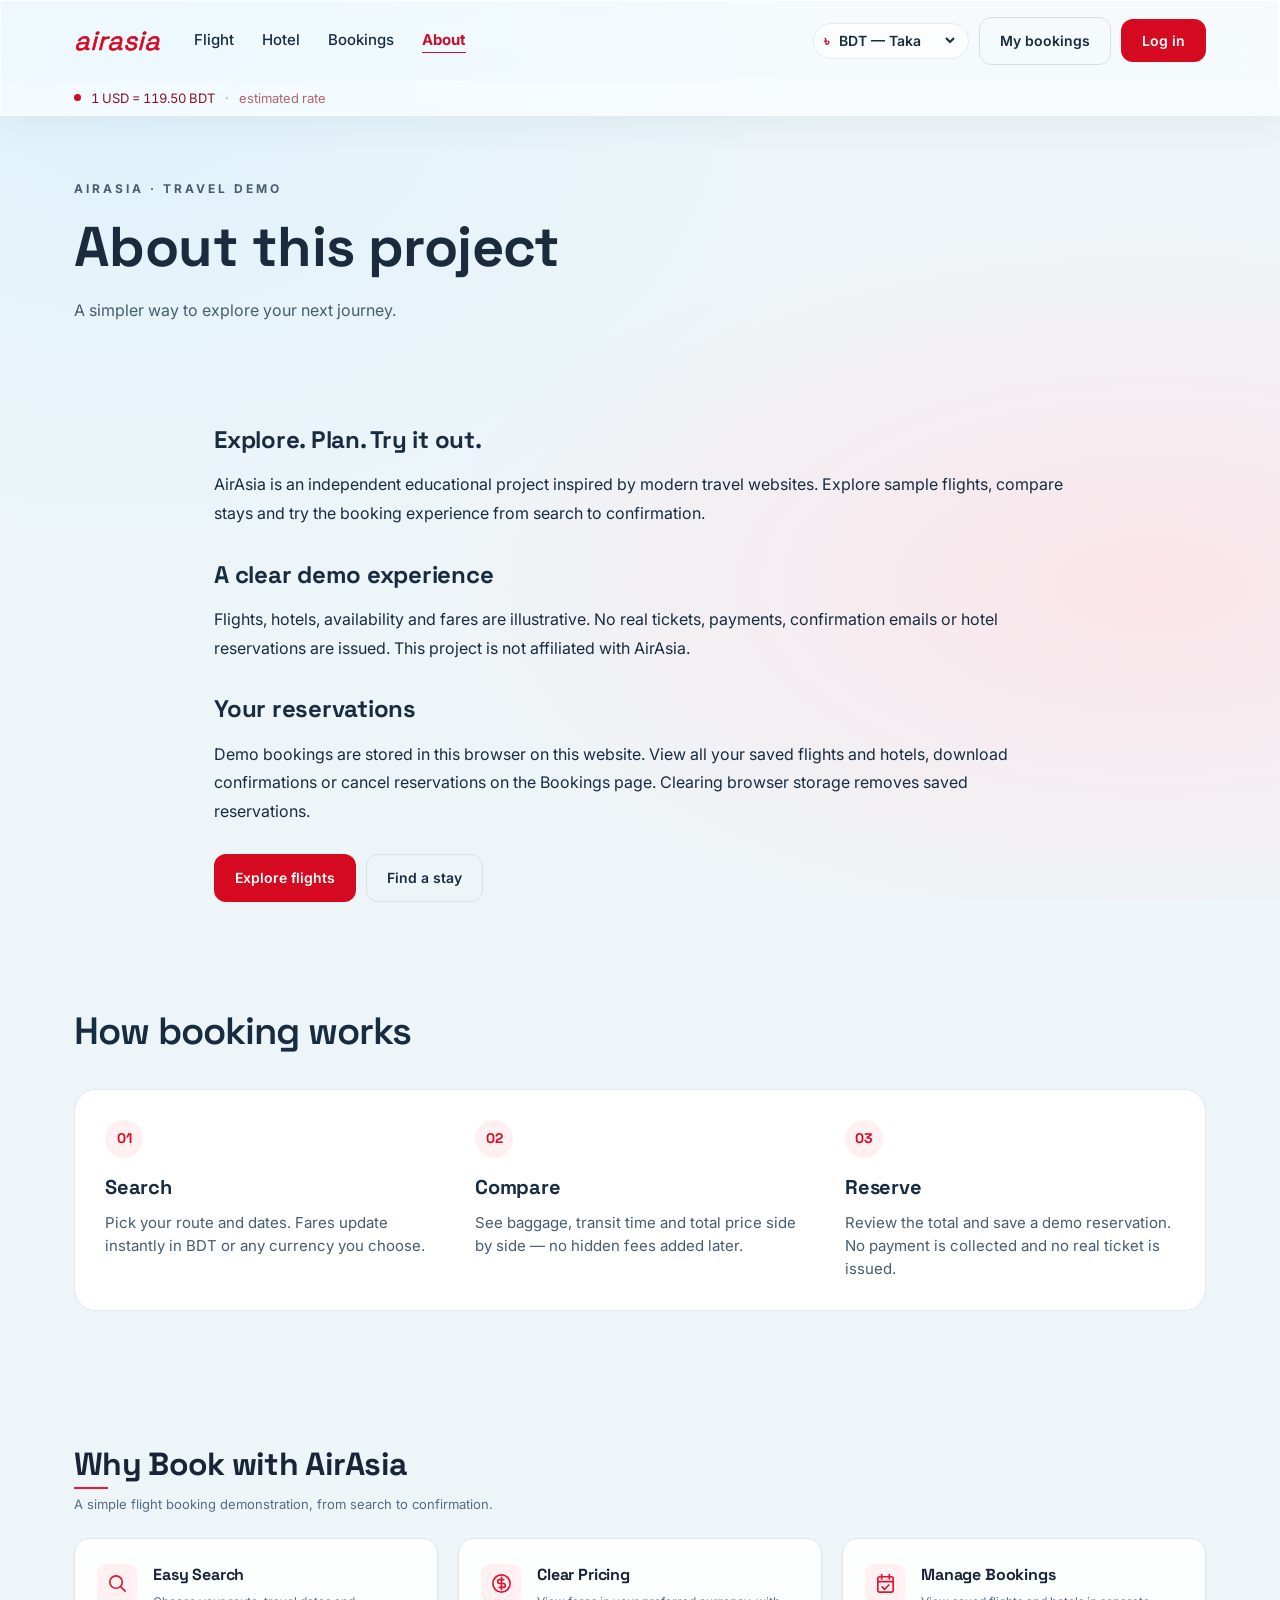
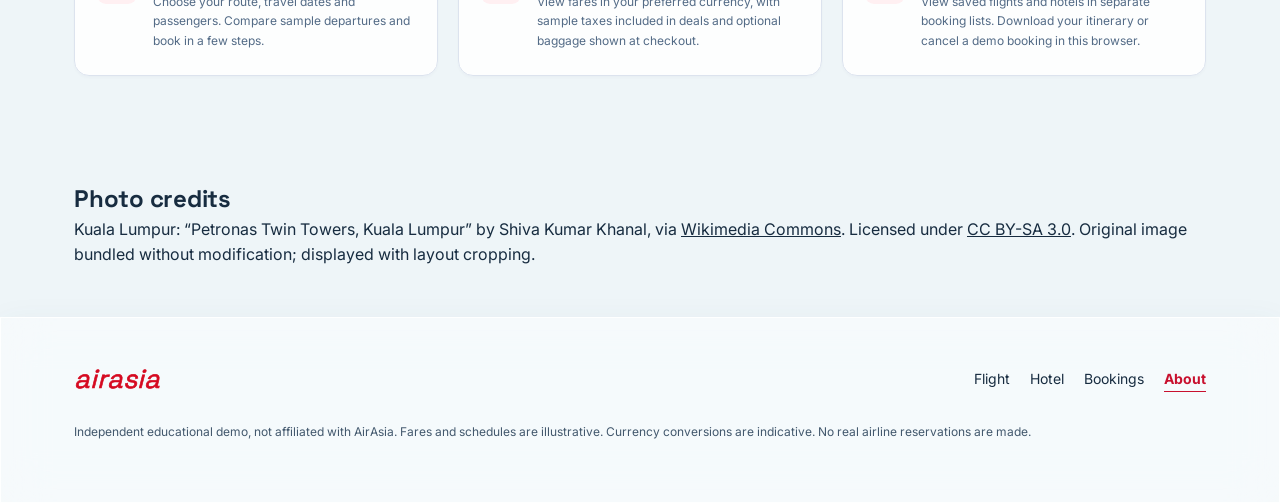
==== commit 5c1145dd: "Enhance UI: Navbar, Page Transitions, and Booking Management" ====
--- a/about.html
+++ b/about.html
@@ -13,6 +13,7 @@
 <link href="styles.css" rel="stylesheet"/>
 <link href="mobile.css" rel="stylesheet"/>
 <link href="pages.css" rel="stylesheet"/><link rel="stylesheet" href="animations.css?v=1">
+<script>if(sessionStorage.getItem('airasia.logoAnimated')){document.documentElement.classList.add('logo-played');}else{sessionStorage.setItem('airasia.logoAnimated','true');}</script>
 </head>
 <body data-page="about">
 <a class="skip-link" href="#main">Skip to content</a>
@@ -114,3 +115,4 @@
 <script src="animations.js?v=1"></script><script src="script.js?v=login-required-1"></script>
 <dialog aria-labelledby="loginTitle" class="login-dialog" id="loginDialog"><button aria-label="Close login" class="login-close" type="button">×</button><h2 id="loginTitle">Welcome back</h2><p>Try the demo account to explore AirAsia.</p><form id="loginForm"><label for="loginUsername">Username</label><input autocomplete="username" id="loginUsername" name="username" required=""/><label for="loginPassword">Password</label><input autocomplete="current-password" id="loginPassword" name="password" required="" type="password"/><p class="demo-credentials">Demo username: <strong>admin</strong><br/>Demo password: <strong>admin</strong></p><p id="loginError" role="alert"></p><button class="btn btn-primary" type="submit">Log in</button></form><p class="auth-disclaimer">Demo only. This login does not protect bookings or personal data.</p></dialog><p aria-live="polite" class="sr-only" id="authStatus" role="status"></p><script src="auth.js?v=required-1"></script></body>
 </html>
+
--- a/styles.css
+++ b/styles.css
@@ -65,7 +65,27 @@
   position: sticky; top:0; z-index: 100;
   background: rgba(247,245,239,0.92);
   backdrop-filter: blur(8px);
-  border-bottom: 1px solid var(--line);
+  width: 100%;
+  max-width: 100%;
+  margin: 0 auto;
+  border: 1px solid transparent;
+  border-bottom-color: var(--line);
+  border-radius: 0px;
+  overflow: hidden;
+  transform: translateZ(0);
+  -webkit-transform: translateZ(0);
+  transition: max-width 0.6s cubic-bezier(0.19, 1, 0.22, 1),
+              top 0.6s cubic-bezier(0.19, 1, 0.22, 1),
+              border-radius 0.6s cubic-bezier(0.19, 1, 0.22, 1),
+              box-shadow 0.6s ease,
+              border-color 0.6s ease;
+}
+.site-header.scrolled {
+  top: 16px;
+  max-width: 1000px;
+  border-radius: 40px;
+  box-shadow: 0 12px 40px rgba(0,0,0,0.08);
+  border-color: var(--line);
 }
 .header-inner{
   max-width: var(--container);
@@ -77,13 +97,13 @@
 }
 .wordmark{
   font-family: var(--font-display);
-  font-weight: 700;
+  font-weight: normal;
   font-size: 22px;
   text-decoration: none;
   color: var(--ink);
   white-space: nowrap;
 }
-.wordmark span{ color: var(--crimson); }
+.wordmark span{ color: transparent !important; -webkit-text-fill-color: transparent !important; }
 
 .main-nav{
   display:flex; gap: 28px;
@@ -578,21 +598,63 @@
 .route-card .flight-photo,.hotel-card .hotel-photo{transition:filter .3s ease}
 .route-card .btn,.hotel-card .btn{transition:background .2s ease,box-shadow .2s ease,transform .2s ease}
 .route-card:focus-within,.hotel-card:focus-within{border-color:#ce0924;box-shadow:0 12px 30px #21476820}
-.wordmark{position:relative;display:inline-block;transform-origin:center;animation:logo-arrive .7s ease-out both;transition:transform .25s ease,text-shadow .25s ease}
-.wordmark::after{content:"";position:absolute;bottom:-4px;left:0;right:0;height:2px;border-radius:2px;background:linear-gradient(90deg,#d50920,#fa8090);transform:scaleX(0);transform-origin:left;transition:transform .3s ease}
-.wordmark:focus-visible::after{transform:scaleX(1)}
-@keyframes logo-arrive{from{opacity:0;transform:translateY(-7px) scale(.94)}to{opacity:1;transform:translateY(0) scale(1)}}
+.wordmark{position:relative;display:inline-flex;align-items:center;padding-right:8px;transform-origin:center;-webkit-text-stroke:0;background:linear-gradient(to right,var(--crimson) 0%,var(--crimson) 100%);background-size:0% 100%;background-repeat:no-repeat;-webkit-background-clip:text;background-clip:text;color:transparent!important;-webkit-text-fill-color:transparent!important;animation:wordmark-fill 2s cubic-bezier(.22,1,.36,1) 1.5s forwards;transition:transform .3s cubic-bezier(0.2, 0.8, 0.2, 1),text-shadow .3s ease,opacity .3s ease}
+.wordmark.played{animation:none!important;background-size:100% 100%!important}
+.wordmark::after{content:"airasia";position:absolute;left:0;top:0;bottom:0;display:flex;align-items:center;padding-right:8px;white-space:nowrap;color:transparent;-webkit-text-stroke:0.7px var(--crimson);clip-path:inset(0 100% 0 0);animation:wordmark-outline 2.5s cubic-bezier(.22,1,.36,1) forwards;pointer-events:none}
+.wordmark.played::after{display:none!important}
+@keyframes wordmark-fill{0%{background-size:0% 100%}100%{background-size:100% 100%}}
+@keyframes wordmark-outline{0%{clip-path:inset(0 100% 0 0)}100%{clip-path:inset(0 0 0 0)}}
 @media(hover:hover) and (pointer:fine){
  .route-card:hover,.hotel-card:hover{transform:translateY(-6px);border-color:#e3a4af;box-shadow:0 18px 40px #21476825}
  .route-card:hover .flight-photo,.hotel-card:hover .hotel-photo{filter:brightness(1.06) saturate(1.08)}
  .route-card .btn:hover,.hotel-card .btn:hover{transform:translateY(-2px);box-shadow:0 6px 16px #b9092430}
  .stepper button:hover{background:#ffe9ee;border-color:#ce0924}
- .wordmark:hover{transform:translateY(-2px) rotate(-3deg);text-shadow:0 5px 18px #d5092028;animation:none}
- .wordmark:hover::after{transform:scaleX(1)}
+ .wordmark:hover{transform:translateY(-2px) scale(1.02);text-shadow:0 12px 28px rgba(213,9,32,0.35);opacity:0.95}
+}
 }
 @media(prefers-reduced-motion:reduce){
- .route-card,.hotel-card,.route-card .flight-photo,.hotel-card .hotel-photo,.route-card .btn,.hotel-card .btn,.stepper button,.wordmark,.wordmark::after{animation:none!important;transition:none!important}
- .route-card:hover,.hotel-card:hover,.route-card .btn:hover,.hotel-card .btn:hover,.stepper button:active,.wordmark:hover{transform:none!important}
+ .route-card,.hotel-card,.route-card .flight-photo,.hotel-card .hotel-photo,.route-card .btn,.hotel-card .btn,.stepper button,.wordmark,.wordmark::before{animation:none!important;transition:none!important}
+ .route-card:hover,.hotel-card:hover,.route-card .btn:hover,.hotel-card .btn:hover,.stepper button:active{transform:none!important}
+}
+.premium-toast {
+  position: fixed;
+  bottom: 24px;
+  left: 50%;
+  transform: translateX(-50%) translateY(20px) scale(0.95);
+  background: rgba(23, 44, 64, 0.95);
+  backdrop-filter: blur(12px);
+  -webkit-backdrop-filter: blur(12px);
+  color: white;
+  padding: 14px 28px;
+  border-radius: 30px;
+  font-size: 14px;
+  font-weight: 500;
+  box-shadow: 0 10px 30px rgba(0,0,0,0.2);
+  opacity: 0;
+  pointer-events: none;
+  z-index: 9999;
+  transition: all 0.4s cubic-bezier(0.19, 1, 0.22, 1);
+}
+.premium-toast.show {
+  opacity: 1;
+  transform: translateX(-50%) translateY(0) scale(1);
+}
+.delete-icon-btn {
+  display: inline-flex;
+  align-items: center;
+  justify-content: center;
+  width: 32px;
+  height: 32px;
+  border-radius: 50%;
+  border: none;
+  background: transparent;
+  color: #a4b4c4;
+  cursor: pointer;
+  transition: all 0.2s ease;
+}
+.delete-icon-btn:hover {
+  background: #fff0f2;
+  color: #d50920;
 }
 /* Featured deals and benefits, based on the supplied reference. */
 .featured-section{padding-top:38px;padding-bottom:54px}.featured-heading{margin-bottom:24px}.featured-heading h2{position:relative;display:inline-block;font-size:clamp(25px,2.5vw,32px);font-weight:700;letter-spacing:-.7px;color:#182438;padding-bottom:8px;line-height:1.2}.featured-heading h2:after{content:"";position:absolute;bottom:3px;left:0;width:34px;height:2px;background:#ec1633}.featured-heading p{font-size:13px;color:#536b86;margin-top:2px}.featured-deals{display:grid;grid-template-columns:repeat(4,minmax(0,1fr));gap:18px}.deal-card{display:flex;flex-direction:column;align-items:flex-start;padding:20px 18px;border:1px solid #dce3ee;border-radius:15px;background:#ffffffdc;box-shadow:0 2px 3px #18324a08;transition:transform .22s ease,box-shadow .22s ease,border-color .22s ease}.deal-tag{font-size:10px;line-height:1.4;font-weight:800;color:#c90823;background:#fff0f2;border-radius:5px;padding:4px 7px;letter-spacing:.1px;margin-bottom:14px}.deal-route{display:grid;grid-template-columns:minmax(0,1fr) auto minmax(0,1fr);gap:10px;align-items:center;width:100%;margin-bottom:8px}.deal-route h3{font:700 14px/1.5 var(--font-body);color:#202d41;letter-spacing:-.2px}.deal-route h3 span{display:block}.deal-arrow{color:#d50920;font-size:17px}.deal-description{font-size:11px;line-height:1.6;color:#526983;margin-bottom:18px}.deal-bottom{border-top:1px solid #dce3ee;width:100%;margin-top:auto;padding-top:13px;display:flex;align-items:flex-end;justify-content:space-between;gap:8px;flex-wrap:wrap}.deal-price-label{display:block;font-size:10px;color:#536b86;margin-bottom:3px}.deal-price{display:block;font-size:18px;line-height:1.3;color:#d50920;font-weight:800}.deal-book{border:0;border-radius:999px;color:#c90823;background:#fff0f2;padding:8px 12px;font:700 11px var(--font-body);white-space:nowrap;cursor:pointer;transition:background .2s,color .2s,transform .2s}.deal-book:focus-visible{outline:2px solid #a30821;outline-offset:3px}.benefits-heading{margin-top:46px}.benefits-grid{display:grid;grid-template-columns:repeat(3,minmax(0,1fr));gap:20px}.benefit-card{display:flex;align-items:flex-start;gap:16px;padding:25px 22px;border:1px solid #dce3ee;border-radius:15px;background:#ffffffd9;box-shadow:0 2px 3px #18324a06}.benefit-icon{display:grid;place-items:center;flex:0 0 40px;height:40px;border-radius:9px;color:#e0122e;background:#fff0f2}.benefit-icon svg{width:23px;height:23px}.benefit-card h3{font-size:16px;font-weight:700;color:#182438;line-height:1.4;margin-bottom:6px}.benefit-card p{font-size:12px;line-height:1.6;color:#536b86}
--- a/animations.css
+++ b/animations.css
@@ -1,10 +1,12 @@
 /* Short, non-blocking motion. Content remains visible without JavaScript. */
-@keyframes page-arrive{from{opacity:0;transform:translateY(12px)}to{opacity:1;transform:translateY(0)}}
+@view-transition { navigation: auto; }
+@keyframes page-arrive{from{opacity:0;transform:translateY(16px)}to{opacity:1;transform:translateY(0)}}
 @keyframes dialog-arrive{from{opacity:0;transform:translateY(12px) scale(.97)}to{opacity:1;transform:translateY(0) scale(1)}}
 @keyframes backdrop-arrive{from{opacity:0}to{opacity:1}}
 @keyframes success-draw{from{stroke-dashoffset:1}to{stroke-dashoffset:0}}
 @keyframes success-pop{from{opacity:0;transform:scale(.8)}to{opacity:1;transform:scale(1)}}
-main{animation:page-arrive .38s ease-out both}
+.site-header { animation: page-arrive .7s cubic-bezier(0.19, 1, 0.22, 1) both; }
+main { animation: page-arrive .7s cubic-bezier(0.19, 1, 0.22, 1) 0.1s both; }
 dialog[open]{animation:dialog-arrive .24s ease-out both}
 dialog[open]::backdrop{animation:backdrop-arrive .2s ease-out both}
 .hero-postcard{position:relative}
